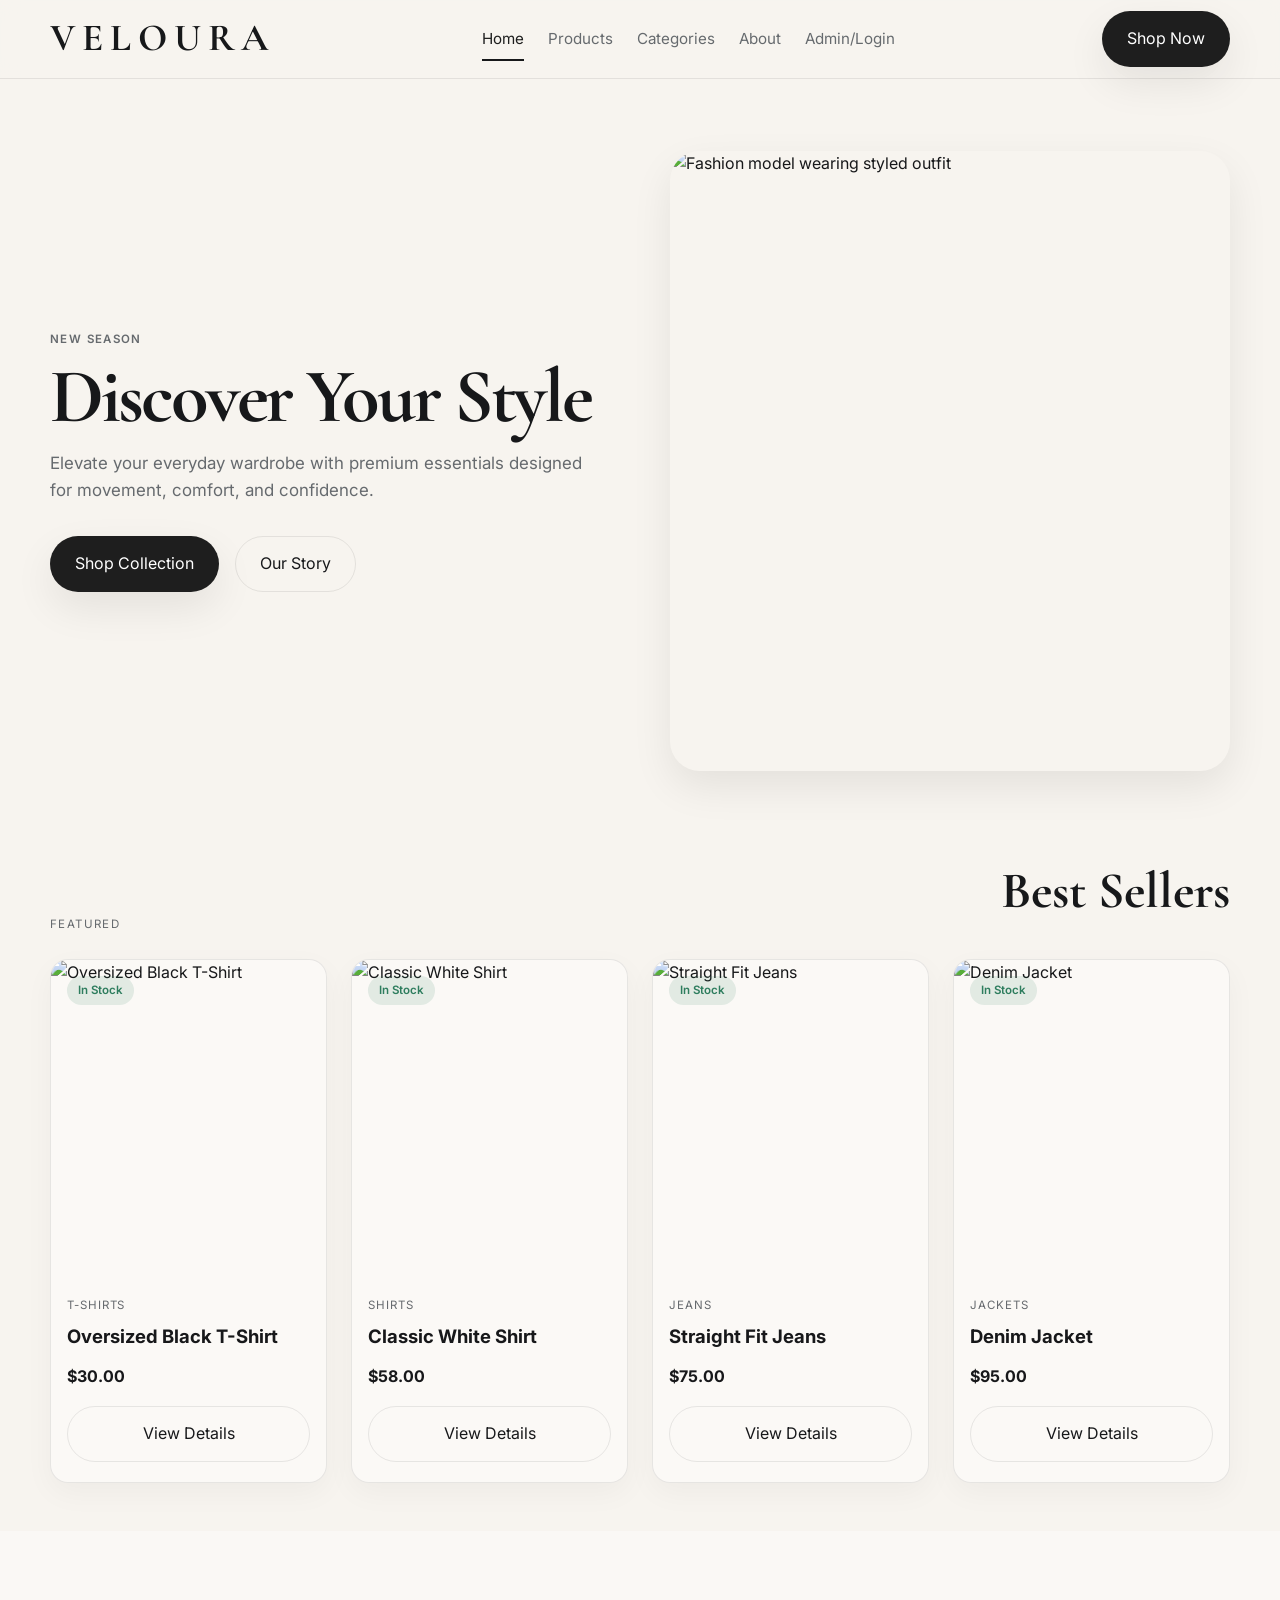
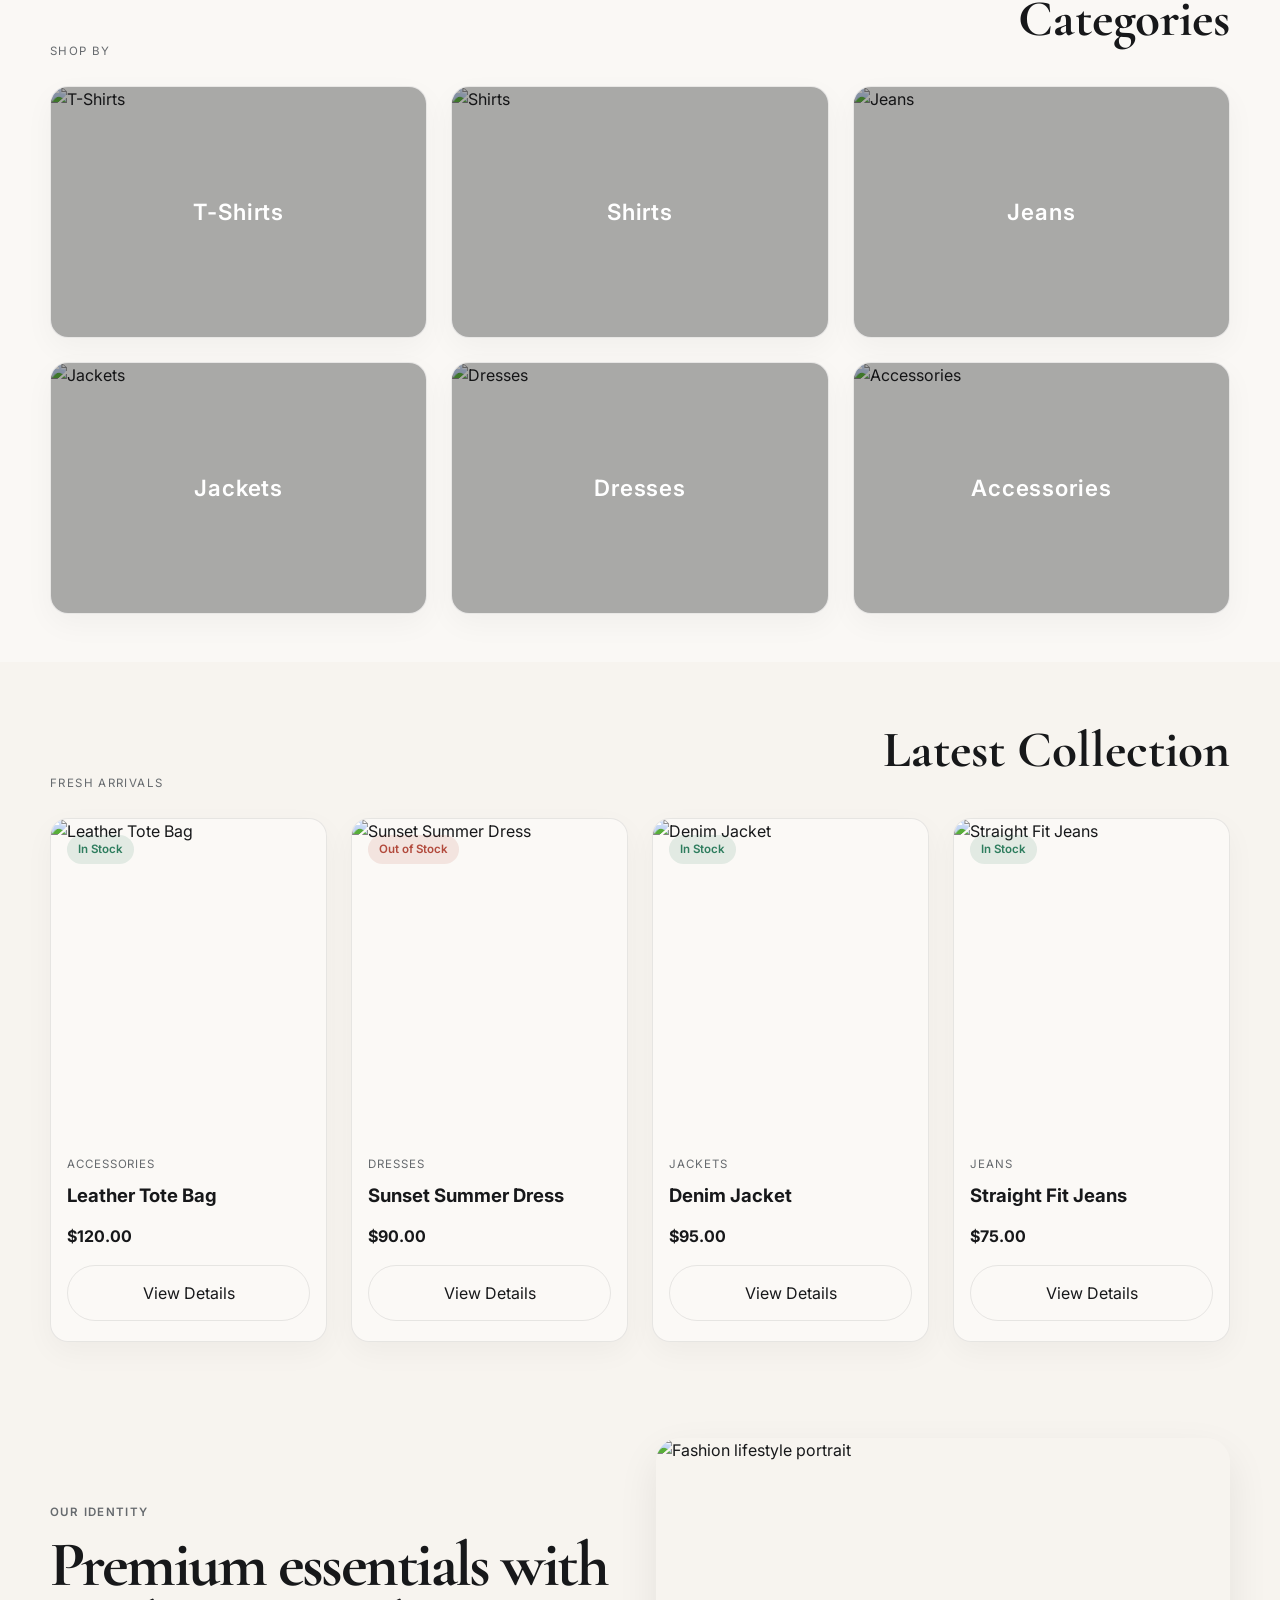
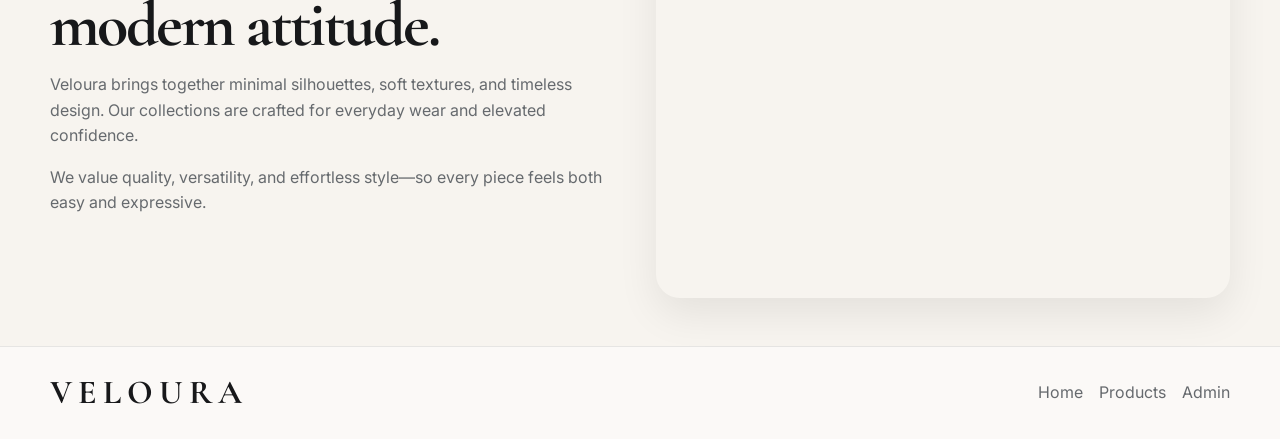
==== index.html @ eae405dd "Version1OfSite" ====
<!DOCTYPE html>
<html lang="en">
  <head>
    <meta charset="UTF-8" />
    <meta name="viewport" content="width=device-width, initial-scale=1.0" />
    <title>Veloura | Fashion Store</title>
    <meta
      name="description"
      content="Veloura is a modern fashion store with curated essentials, premium basics, and trend-forward collections."
    />
    <link rel="preconnect" href="https://fonts.googleapis.com" />
    <link rel="preconnect" href="https://fonts.gstatic.com" crossorigin />
    <link
      href="https://fonts.googleapis.com/css2?family=Cormorant+Garamond:wght@500;600;700&family=Inter:wght@400;500;600;700&display=swap"
      rel="stylesheet"
    />
    <link rel="stylesheet" href="css/style.css" />
    <link rel="stylesheet" href="css/responsive.css" />
  </head>
  <body>
    <header class="site-header">
      <div class="container nav-wrapper">
        <a href="index.html" class="brand" aria-label="Veloura Home">VELOURA</a>
        <button class="menu-toggle" type="button" aria-label="Toggle menu">
          <span></span>
          <span></span>
          <span></span>
        </button>
        <nav class="main-nav" id="main-nav" aria-label="Main navigation">
          <a href="index.html" class="active">Home</a>
          <a href="products.html">Products</a>
          <a href="products.html?category=all">Categories</a>
          <a href="#about">About</a>
          <a href="login.html">Admin/Login</a>
        </nav>
        <a class="nav-cta" href="products.html">Shop Now</a>
      </div>
    </header>

    <main>
      <section class="hero">
        <div class="container hero-grid">
          <div class="hero-copy">
            <p class="eyebrow">New Season</p>
            <h1>Discover Your Style</h1>
            <p>
              Elevate your everyday wardrobe with premium essentials designed for
              movement, comfort, and confidence.
            </p>
            <div class="hero-actions">
              <a class="btn btn-primary" href="products.html">Shop Collection</a>
              <a class="btn btn-secondary" href="#about">Our Story</a>
            </div>
          </div>

          <div class="hero-visual">
            <div class="image-frame">
              <img
                src="https://images.unsplash.com/photo-1529139574466-a303027c1d8b?auto=format&fit=crop&w=900&q=80"
                alt="Fashion model wearing styled outfit"
              />
            </div>
          </div>
        </div>
      </section>

      <section class="section">
        <div class="container">
          <div class="section-heading">
            <span>Featured</span>
            <h2>Best Sellers</h2>
          </div>
          <div id="featured-products" class="product-grid"></div>
        </div>
      </section>

      <section class="section muted-section">
        <div class="container">
          <div class="section-heading">
            <span>Shop by</span>
            <h2>Categories</h2>
          </div>
          <div id="home-categories" class="category-grid"></div>
        </div>
      </section>

      <section class="section">
        <div class="container">
          <div class="section-heading">
            <span>Fresh arrivals</span>
            <h2>Latest Collection</h2>
          </div>
          <div id="latest-products" class="product-grid"></div>
        </div>
      </section>

      <section id="about" class="section brand-story">
        <div class="container story-grid">
          <div class="story-copy">
            <p class="eyebrow">Our identity</p>
            <h2>Premium essentials with modern attitude.</h2>
            <p>
              Veloura brings together minimal silhouettes, soft textures, and
              timeless design. Our collections are crafted for everyday wear and
              elevated confidence.
            </p>
            <p>
              We value quality, versatility, and effortless style—so every piece
              feels both easy and expressive.
            </p>
          </div>
          <div class="story-visual">
            <img
              src="https://images.unsplash.com/photo-1483985988355-763728e1935b?auto=format&fit=crop&w=900&q=80"
              alt="Fashion lifestyle portrait"
            />
          </div>
        </div>
      </section>
    </main>

    <footer class="site-footer">
      <div class="container footer-inner">
        <div>
          <a href="index.html" class="brand footer-brand">VELOURA</a>
        </div>
        <div class="footer-links">
          <a href="index.html">Home</a>
          <a href="products.html">Products</a>
          <a href="login.html">Admin</a>
        </div>
      </div>
    </footer>

    <div id="toast" class="toast" aria-live="polite"></div>

    <script src="js/data.js"></script>
    <script src="js/storage.js"></script>
    <script src="js/main.js"></script>
  </body>
</html>
---- css/style.css ----
:root {
  --bg: #f7f4ef;
  --surface: #fffdfb;
  --surface-strong: #f1e9e1;
  --text: #17181a;
  --muted: #666a6e;
  --border: rgba(23, 24, 26, 0.09);
  --shadow: 0 16px 40px rgba(15, 16, 18, 0.08);
  --primary: #1e1e1e;
  --primary-soft: #f3eee7;
  --accent: #c89b75;
  --success: #2e7d5e;
  --danger: #b24a3c;
  --warning: #d7a85c;
  --radius: 18px;
  --container: 1180px;
}

* {
  box-sizing: border-box;
}

html {
  scroll-behavior: smooth;
}

body {
  margin: 0;
  font-family: 'Inter', sans-serif;
  background: var(--bg);
  color: var(--text);
  line-height: 1.6;
}

a {
  text-decoration: none;
  color: inherit;
}

img {
  max-width: 100%;
  display: block;
}

button,
input,
select,
textarea {
  font: inherit;
}

.container {
  width: min(var(--container), calc(100% - 2rem));
  margin: 0 auto;
}

.site-header {
  position: sticky;
  top: 0;
  z-index: 20;
  background: rgba(247, 244, 239, 0.9);
  backdrop-filter: blur(10px);
  border-bottom: 1px solid var(--border);
}

.nav-wrapper {
  display: flex;
  align-items: center;
  justify-content: space-between;
  gap: 1rem;
  min-height: 78px;
}

.brand {
  font-family: 'Cormorant Garamond', serif;
  font-size: clamp(2.2rem, 3vw, 3rem);
  letter-spacing: 0.18em;
  font-weight: 700;
}

.main-nav {
  display: flex;
  align-items: center;
  gap: 1.5rem;
  color: var(--muted);
}

.main-nav a {
  position: relative;
  font-size: 0.95rem;
  transition: color 0.2s ease;
}

.main-nav a:hover,
.main-nav a.active {
  color: var(--primary);
}

.main-nav a::after {
  content: '';
  position: absolute;
  left: 0;
  bottom: -10px;
  width: 100%;
  height: 2px;
  background: var(--text);
  transform: scaleX(0);
  transform-origin: left;
  transition: transform 0.2s ease;
}

.main-nav a:hover::after,
.main-nav a.active::after {
  transform: scaleX(1);
}

.nav-cta,
.btn {
  display: inline-flex;
  align-items: center;
  justify-content: center;
  border-radius: 999px;
  border: 1px solid transparent;
  padding: 0.9rem 1.5rem;
  cursor: pointer;
  transition: all 0.2s ease;
}

.nav-cta,
.btn-primary {
  background: var(--primary);
  color: #fff;
  box-shadow: var(--shadow);
}

.nav-cta:hover,
.btn-primary:hover {
  transform: translateY(-1px);
}

.btn-secondary {
  background: transparent;
  border-color: var(--border);
  color: var(--text);
}

.btn-secondary:hover {
  background: rgba(23, 24, 26, 0.04);
}

.hero {
  padding: 4.5rem 0 2rem;
}

.hero-grid {
  display: grid;
  grid-template-columns: 1.05fr 1fr;
  gap: 2rem;
  align-items: center;
}

.eyebrow {
  margin: 0 0 0.8rem;
  letter-spacing: 0.12em;
  text-transform: uppercase;
  color: var(--muted);
  font-size: 0.72rem;
  font-weight: 600;
}

.hero-copy h1,
.page-hero h1,
.story-copy h2 {
  margin: 0;
  font-family: 'Cormorant Garamond', serif;
  font-size: clamp(3.2rem, 6vw, 5.2rem);
  line-height: 0.95;
  letter-spacing: -0.04em;
}

.hero-copy p:not(.eyebrow) {
  max-width: 540px;
  margin-top: 1rem;
  color: var(--muted);
  font-size: 1.06rem;
}

.hero-actions {
  display: flex;
  flex-wrap: wrap;
  gap: 1rem;
  margin-top: 2rem;
}

.hero-visual .image-frame {
  position: relative;
  border-radius: 30px;
  overflow: hidden;
  box-shadow: var(--shadow);
}

.hero-visual .image-frame img {
  width: 100%;
  height: 620px;
  object-fit: cover;
}

.section {
  padding: 3rem 0;
}

.muted-section {
  background: rgba(255, 255, 255, 0.34);
}

.section-heading {
  display: flex;
  align-items: end;
  justify-content: space-between;
  gap: 1rem;
  margin-bottom: 1.6rem;
}

.section-heading span {
  display: block;
  color: var(--muted);
  text-transform: uppercase;
  letter-spacing: 0.12em;
  font-size: 0.72rem;
}

.section-heading h2 {
  margin: 0;
  font-family: 'Cormorant Garamond', serif;
  font-size: clamp(2.3rem, 4vw, 3.2rem);
}

.product-grid,
.category-grid {
  display: grid;
  grid-template-columns: repeat(4, minmax(0, 1fr));
  gap: 1.5rem;
}

.product-card,
.category-card {
  background: rgba(255,255,255,0.45);
  border: 1px solid var(--border);
  border-radius: var(--radius);
  overflow: hidden;
  box-shadow: 0 10px 30px rgba(18,18,18,0.04);
  transition: transform 0.2s ease, box-shadow 0.2s ease;
}

.product-card:hover,
.category-card:hover {
  transform: translateY(-4px);
  box-shadow: 0 18px 36px rgba(18,18,18,0.08);
}

.product-image-wrap {
  position: relative;
  overflow: hidden;
}

.product-image-wrap img {
  width: 100%;
  height: 320px;
  object-fit: cover;
}

.product-status {
  position: absolute;
  top: 16px;
  left: 16px;
  display: inline-flex;
  align-items: center;
  justify-content: center;
  min-height: 28px;
  padding: 0.35rem 0.7rem;
  border-radius: 999px;
  font-size: 0.72rem;
  font-weight: 600;
}

.status-in {
  background: rgba(46, 125, 94, 0.12);
  color: var(--success);
}

.status-out {
  background: rgba(178, 74, 60, 0.12);
  color: var(--danger);
}

.product-info {
  padding: 1rem 1rem 1.2rem;
}

.product-category {
  color: var(--muted);
  text-transform: uppercase;
  letter-spacing: 0.08em;
  font-size: 0.72rem;
  margin: 0 0 0.5rem;
}

.product-info h3 {
  margin: 0 0 0.8rem;
  font-size: 1.16rem;
}

.product-meta {
  display: flex;
  justify-content: space-between;
  align-items: center;
  margin-bottom: 1rem;
  color: var(--text);
}

.card-btn {
  width: 100%;
}

.category-grid {
  grid-template-columns: repeat(3, minmax(0, 1fr));
}

.category-card {
  position: relative;
  min-height: 250px;
}

.category-card img {
  width: 100%;
  height: 100%;
  min-height: 250px;
  object-fit: cover;
}

.category-overlay {
  position: absolute;
  inset: 0;
  display: grid;
  place-items: center;
  background: rgba(17, 17, 17, 0.35);
  color: #fff;
  font-size: 1.4rem;
  font-weight: 600;
  letter-spacing: 0.04em;
}

.story-grid {
  display: grid;
  grid-template-columns: 1fr 1fr;
  gap: 2rem;
  align-items: center;
}

.story-copy h2 {
  margin-bottom: 1rem;
  font-size: clamp(2.8rem, 5vw, 4.2rem);
}

.story-copy p {
  color: var(--muted);
}

.story-visual img {
  width: 100%;
  min-height: 460px;
  object-fit: cover;
  border-radius: 24px;
  box-shadow: var(--shadow);
}

.page-hero {
  padding: 4.2rem 0 2rem;
  background: linear-gradient(180deg, rgba(230, 221, 210, 0.7), rgba(247, 244, 239, 0));
}

.page-hero .container {
  text-align: center;
}

.catalog-section {
  padding-top: 1.5rem;
}

.filters-panel {
  display: grid;
  grid-template-columns: 2fr 1.2fr 1fr 1fr 1.2fr auto;
  align-items: end;
  gap: 1rem;
  background: rgba(255,255,255,0.55);
  border: 1px solid var(--border);
  border-radius: 20px;
  padding: 1.25rem;
  margin-bottom: 1.5rem;
}

.filter-group {
  display: flex;
  flex-direction: column;
  gap: 0.45rem;
}

.filter-group label {
  font-size: 0.78rem;
  color: var(--muted);
  font-weight: 600;
}

.filter-group input,
.filter-group select,
.form-group input,
.form-group select,
.form-group textarea,
.auth-form input {
  width: 100%;
  border: 1px solid var(--border);
  border-radius: 12px;
  background: rgba(255,255,255,0.75);
  min-height: 48px;
  padding: 0.8rem 0.9rem;
  color: var(--text);
}

.filter-actions {
  display: flex;
  gap: 0.75rem;
  align-items: center;
}

.catalog-toolbar {
  margin-bottom: 1.2rem;
  color: var(--muted);
  font-size: 0.95rem;
}

.empty-state {
  padding: 2rem;
  background: rgba(255,255,255,0.6);
  border: 1px solid var(--border);
  border-radius: 20px;
  text-align: center;
  color: var(--muted);
}

.product-detail-shell {
  padding: 4rem 0;
}

.detail-layout {
  display: grid;
  grid-template-columns: 1.2fr 1fr;
  gap: 2.5rem;
  align-items: start;
}

.detail-gallery {
  display: grid;
  gap: 1rem;
}

.detail-main-image {
  width: 100%;
  height: 620px;
  object-fit: cover;
  border-radius: 24px;
  box-shadow: var(--shadow);
}

.thumb-row {
  display: grid;
  grid-template-columns: repeat(3, minmax(0, 1fr));
  gap: 0.75rem;
}

.detail-thumb {
  border-radius: 14px;
  height: 120px;
  width: 100%;
  object-fit: cover;
}

.detail-content h1 {
  margin: 0;
  font-family: 'Cormorant Garamond', serif;
  font-size: clamp(2.8rem, 5vw, 4rem);
  line-height: 1;
}

.detail-price-row {
  display: flex;
  align-items: center;
  gap: 1rem;
  margin: 1rem 0;
}

.detail-price {
  font-size: 2rem;
  font-weight: 700;
}

.detail-description {
  color: var(--muted);
  font-size: 1.02rem;
}

.detail-meta-grid {
  display: grid;
  grid-template-columns: repeat(2, minmax(0, 1fr));
  gap: 1rem;
  margin: 1.5rem 0;
}

.meta-label {
  display: block;
  color: var(--muted);
  margin-bottom: 0.4rem;
  font-size: 0.78rem;
  letter-spacing: 0.08em;
  text-transform: uppercase;
}

.detail-specs {
  display: grid;
  grid-template-columns: repeat(2, minmax(0, 1fr));
  gap: 1rem;
  margin-bottom: 1.5rem;
}

.detail-specs p {
  margin: 0;
}

.detail-actions {
  display: flex;
  gap: 1rem;
}

.auth-page-body {
  min-height: 100vh;
  display: flex;
  flex-direction: column;
}

.auth-page {
  flex: 1;
  display: grid;
  place-items: center;
  padding: 3rem 1rem;
}

.auth-card {
  width: min(100%, 480px);
  background: rgba(255,255,255,0.75);
  border: 1px solid var(--border);
  border-radius: 28px;
  box-shadow: var(--shadow);
  padding: 2rem;
}

.auth-card h1 {
  margin: 0 0 1.5rem;
  font-family: 'Cormorant Garamond', serif;
  font-size: clamp(2.4rem, 4vw, 3rem);
}

.auth-form,
.admin-form {
  display: grid;
  gap: 1rem;
}

.form-group {
  display: flex;
  flex-direction: column;
  gap: 0.45rem;
}

.form-group label {
  font-size: 0.82rem;
  font-weight: 600;
  color: var(--muted);
}

.btn-block {
  width: 100%;
  margin-top: 0.5rem;
}

.demo-credentials {
  margin-top: 1rem;
  color: var(--muted);
  font-size: 0.9rem;
}

.form-message {
  min-height: 22px;
  margin-top: 0.75rem;
  font-size: 0.92rem;
}

.form-message.error {
  color: var(--danger);
}

.form-message.success {
  color: var(--success);
}

.site-footer {
  border-top: 1px solid var(--border);
  background: rgba(255,255,255,0.45);
  padding: 1.2rem 0;
}

.footer-inner {
  display: flex;
  justify-content: space-between;
  align-items: center;
  gap: 1rem;
}

.footer-brand {
  font-size: 2.1rem;
}

.footer-links {
  display: flex;
  align-items: center;
  gap: 1rem;
  color: var(--muted);
}

.toast {
  position: fixed;
  bottom: 24px;
  right: 24px;
  z-index: 1000;
  display: inline-flex;
  align-items: center;
  min-height: 52px;
  max-width: 360px;
  padding: 0.8rem 1rem;
  border-radius: 12px;
  background: rgba(23, 24, 26, 0.9);
  color: #fff;
  box-shadow: var(--shadow);
  opacity: 0;
  pointer-events: none;
  transform: translateY(10px);
  transition: all 0.25s ease;
}

.toast.show {
  opacity: 1;
  transform: translateY(0);
}

.toast.success {
  background: rgba(46, 125, 94, 0.95);
}

.toast.error {
  background: rgba(178, 74, 60, 0.95);
}

.menu-toggle {
  display: none;
  flex-direction: column;
  gap: 5px;
  width: 46px;
  min-height: 46px;
  border: 1px solid var(--border);
  background: rgba(255,255,255,0.8);
  border-radius: 12px;
  padding: 0.7rem 0.6rem;
  cursor: pointer;
}

.menu-toggle span {
  display: block;
  width: 100%;
  height: 2px;
  background: var(--text);
}
---- css/responsive.css ----
@media (max-width: 1024px) {
  .product-grid {
    grid-template-columns: repeat(3, minmax(0, 1fr));
  }

  .filters-panel {
    grid-template-columns: repeat(2, minmax(0, 1fr));
  }

  .detail-layout {
    grid-template-columns: 1fr;
  }
}

@media (max-width: 768px) {
  .menu-toggle {
    display: flex;
  }

  .main-nav {
    position: absolute;
    top: calc(100% + 0.5rem);
    left: 1rem;
    right: 1rem;
    display: none;
    flex-direction: column;
    align-items: flex-start;
    padding: 1rem 1.2rem;
    background: rgba(247, 244, 239, 0.98);
    border: 1px solid var(--border);
    border-radius: 16px;
    box-shadow: var(--shadow);
  }

  .main-nav.open {
    display: flex;
  }

  .nav-cta {
    display: none;
  }

  .hero-grid,
  .story-grid,
  .product-grid,
  .category-grid,
  .detail-meta-grid,
  .detail-specs {
    grid-template-columns: 1fr;
  }

  .product-grid {
    grid-template-columns: 1fr;
  }

  .filters-panel {
    grid-template-columns: 1fr;
  }

  .filter-actions {
    width: 100%;
    justify-content: stretch;
  }

  .filter-actions .btn {
    flex: 1;
  }

  .page-hero {
    padding-top: 3rem;
  }

  .hero-copy h1,
  .page-hero h1 {
    font-size: 3rem;
  }

  .product-image-wrap img,
  .detail-main-image {
    height: 420px;
  }

  .admin-layout {
    display: block;
  }

  .admin-sidebar {
    margin-bottom: 1rem;
  }

  .dashboard-grid {
    grid-template-columns: 1fr 1fr;
  }
}

@media (max-width: 480px) {
  .container {
    width: min(var(--container), calc(100% - 1rem));
  }

  .hero,
  .section {
    padding-top: 2.2rem;
  }

  .site-header {
    position: sticky;
  }

  .brand {
    font-size: 2rem;
  }

  .hero-copy h1,
  .page-hero h1 {
    font-size: 2.5rem;
  }

  .dashboard-grid {
    grid-template-columns: 1fr;
  }

  .footer-inner {
    flex-direction: column;
    text-align: center;
  }
}
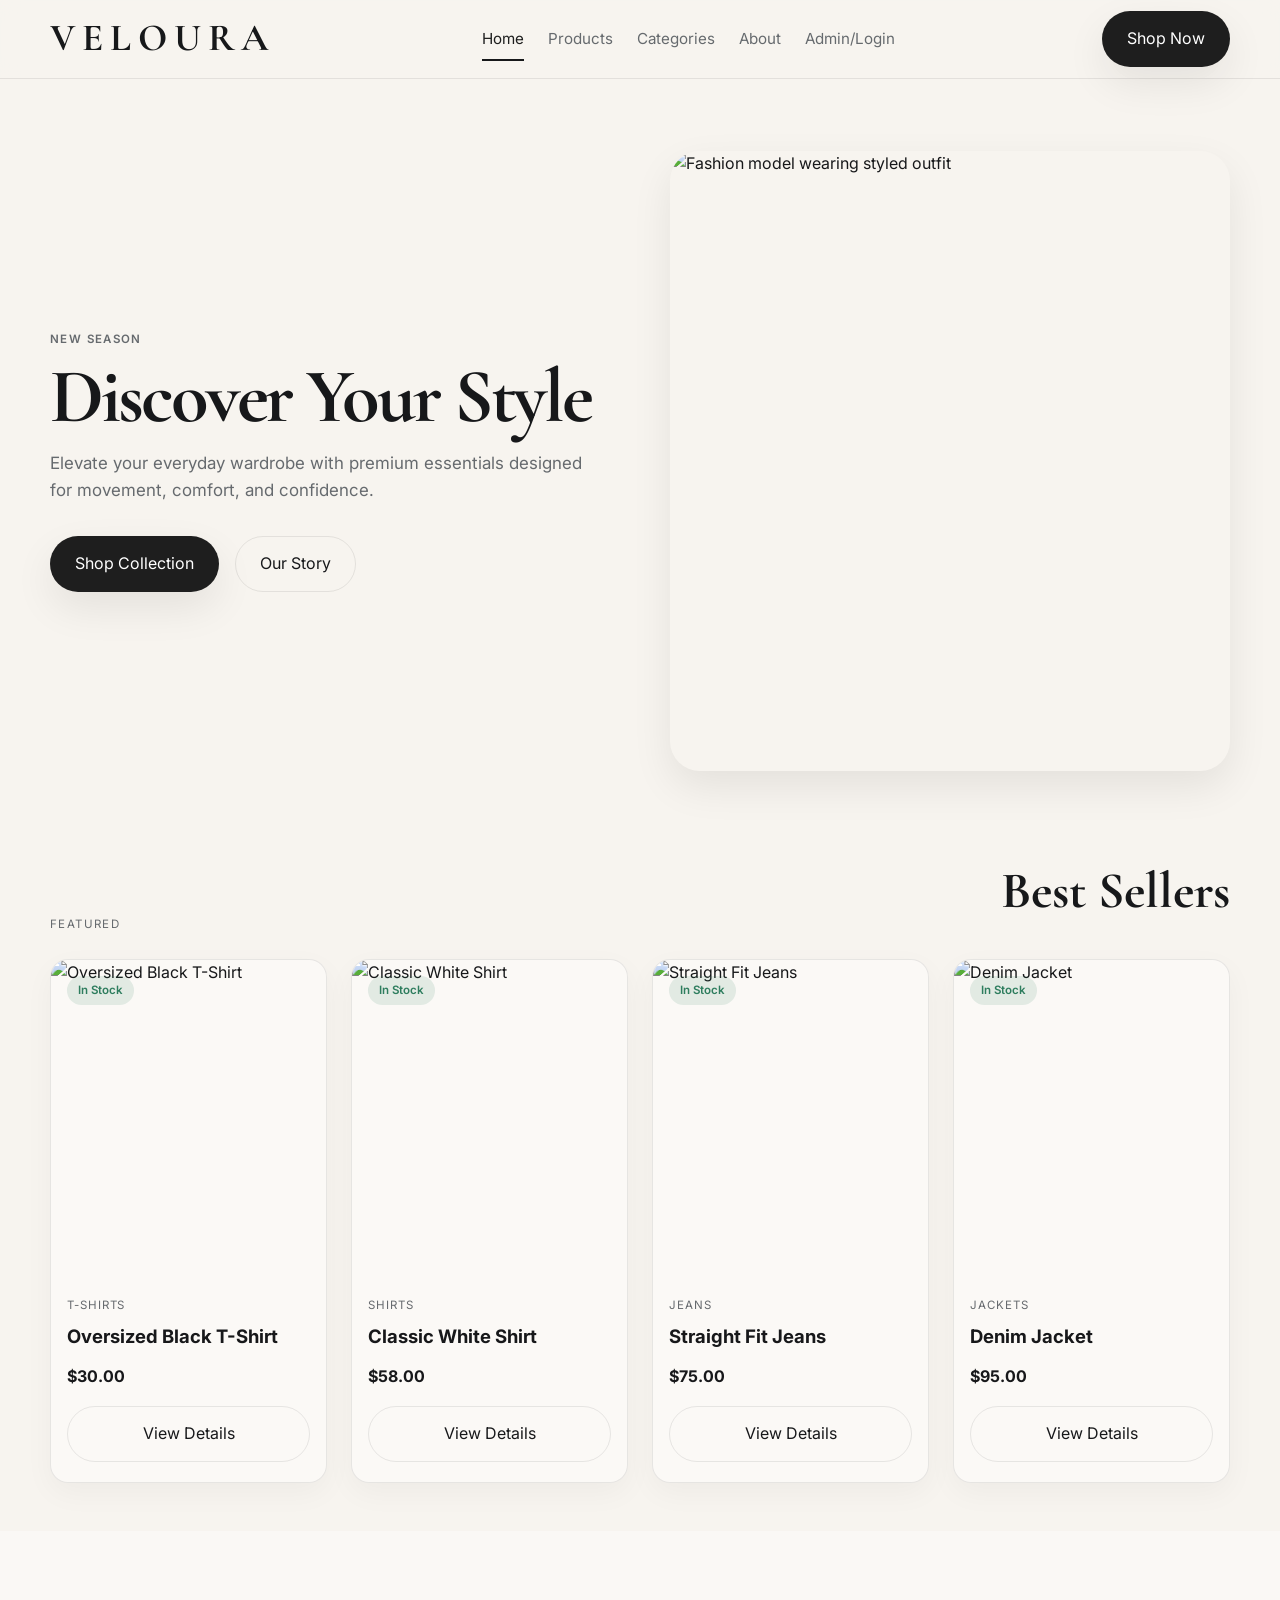
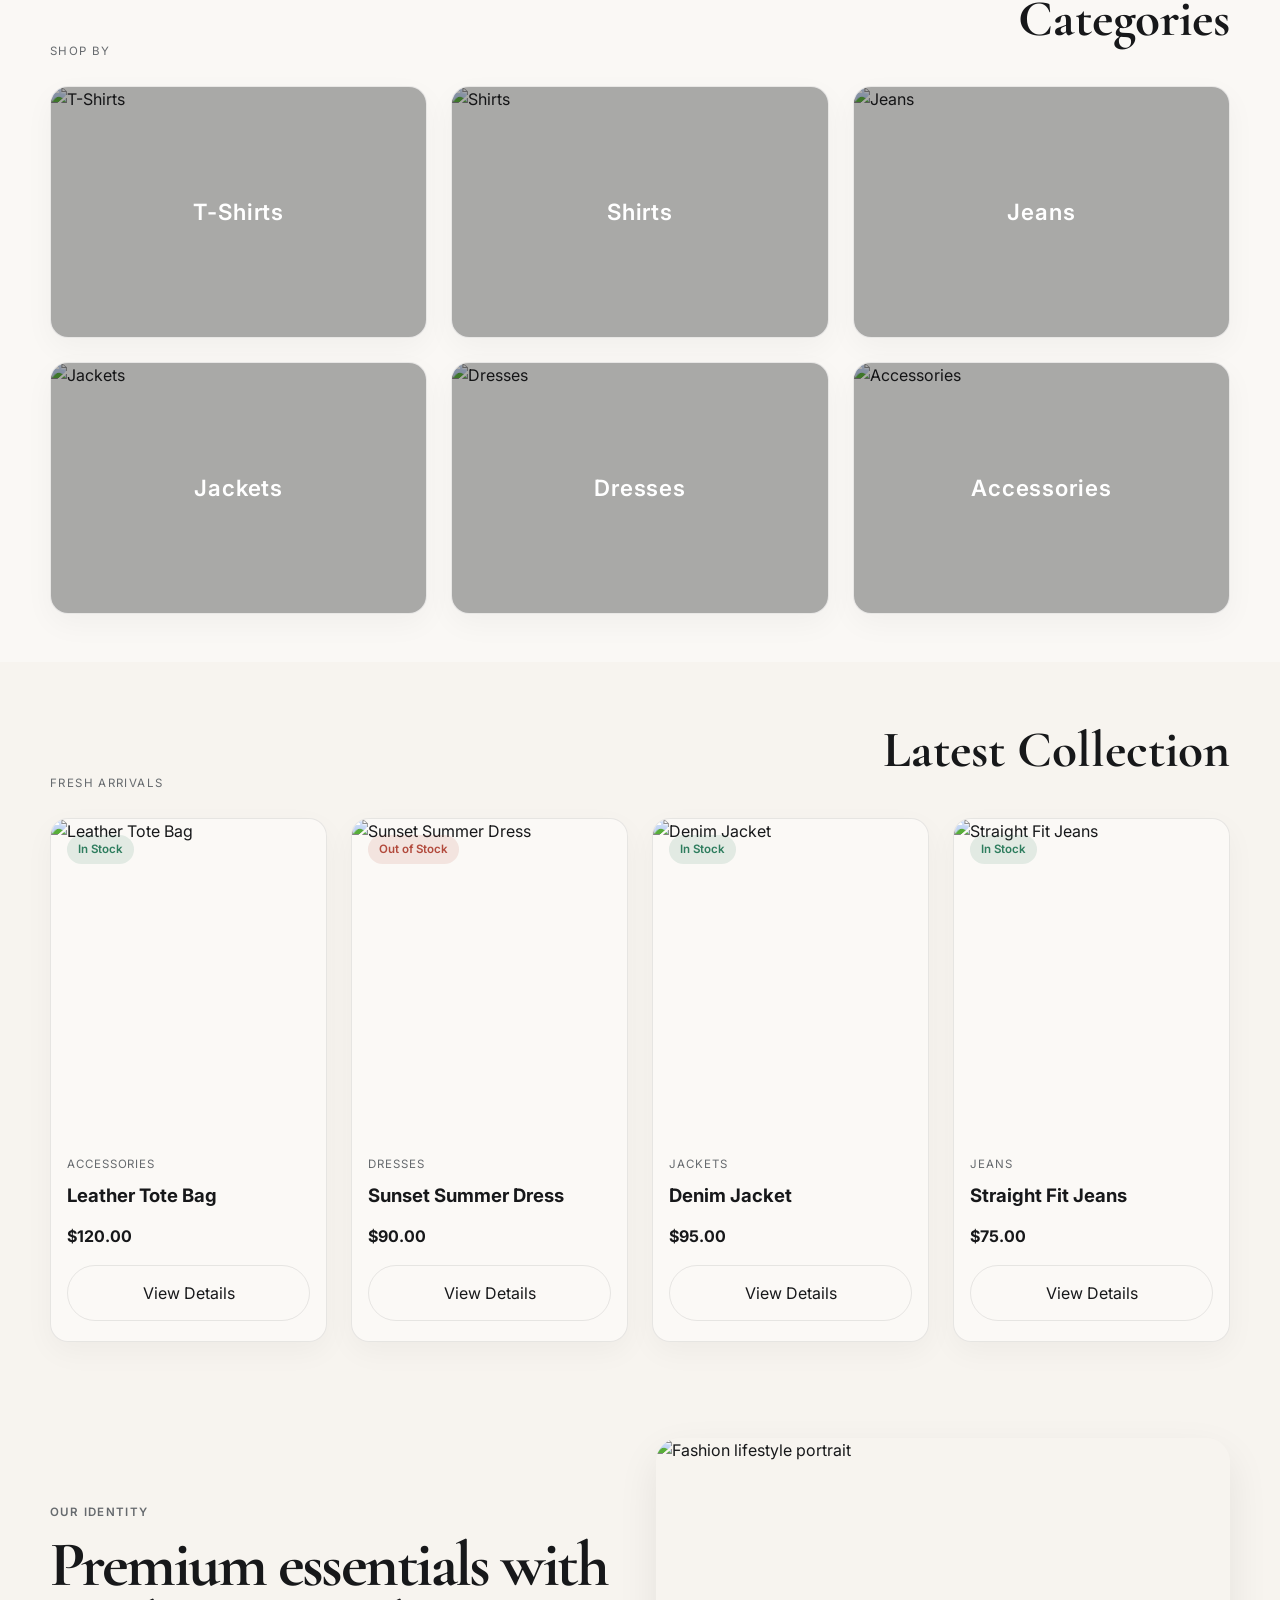
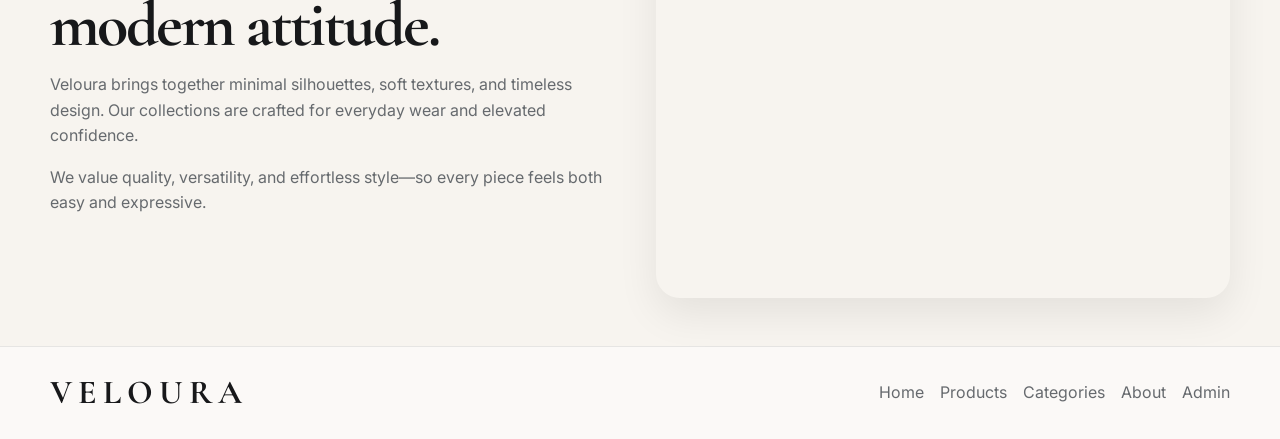
==== commit c9ea40bb: "v3" ====
--- a/index.html
+++ b/index.html
@@ -29,8 +29,8 @@
         <nav class="main-nav" id="main-nav" aria-label="Main navigation">
           <a href="index.html" class="active">Home</a>
           <a href="products.html">Products</a>
-          <a href="products.html?category=all">Categories</a>
-          <a href="#about">About</a>
+          <a href="categories.html">Categories</a>
+          <a href="about.html">About</a>
           <a href="login.html">Admin/Login</a>
         </nav>
         <a class="nav-cta" href="products.html">Shop Now</a>
@@ -49,7 +49,7 @@
             </p>
             <div class="hero-actions">
               <a class="btn btn-primary" href="products.html">Shop Collection</a>
-              <a class="btn btn-secondary" href="#about">Our Story</a>
+              <a class="btn btn-secondary" href="about.html">Our Story</a>
             </div>
           </div>
 
@@ -127,6 +127,8 @@
         <div class="footer-links">
           <a href="index.html">Home</a>
           <a href="products.html">Products</a>
+          <a href="categories.html">Categories</a>
+          <a href="about.html">About</a>
           <a href="login.html">Admin</a>
         </div>
       </div>
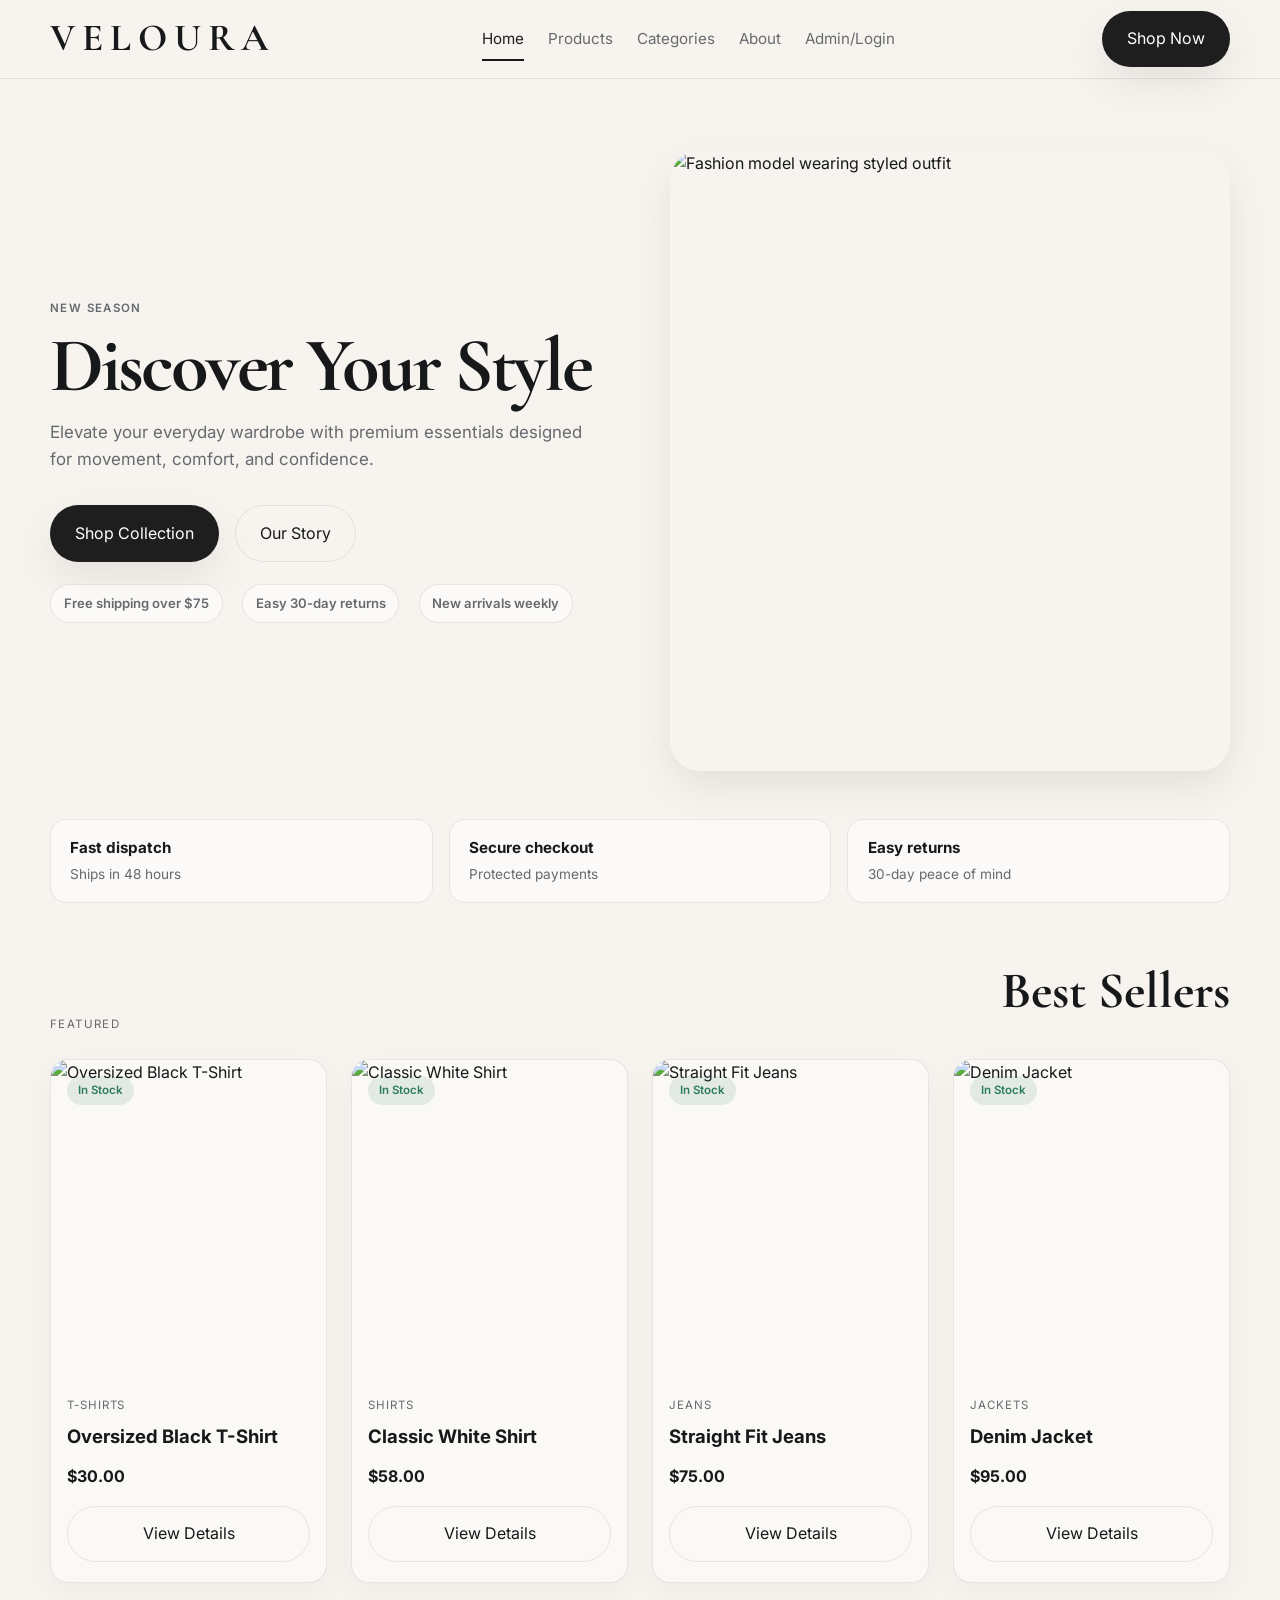
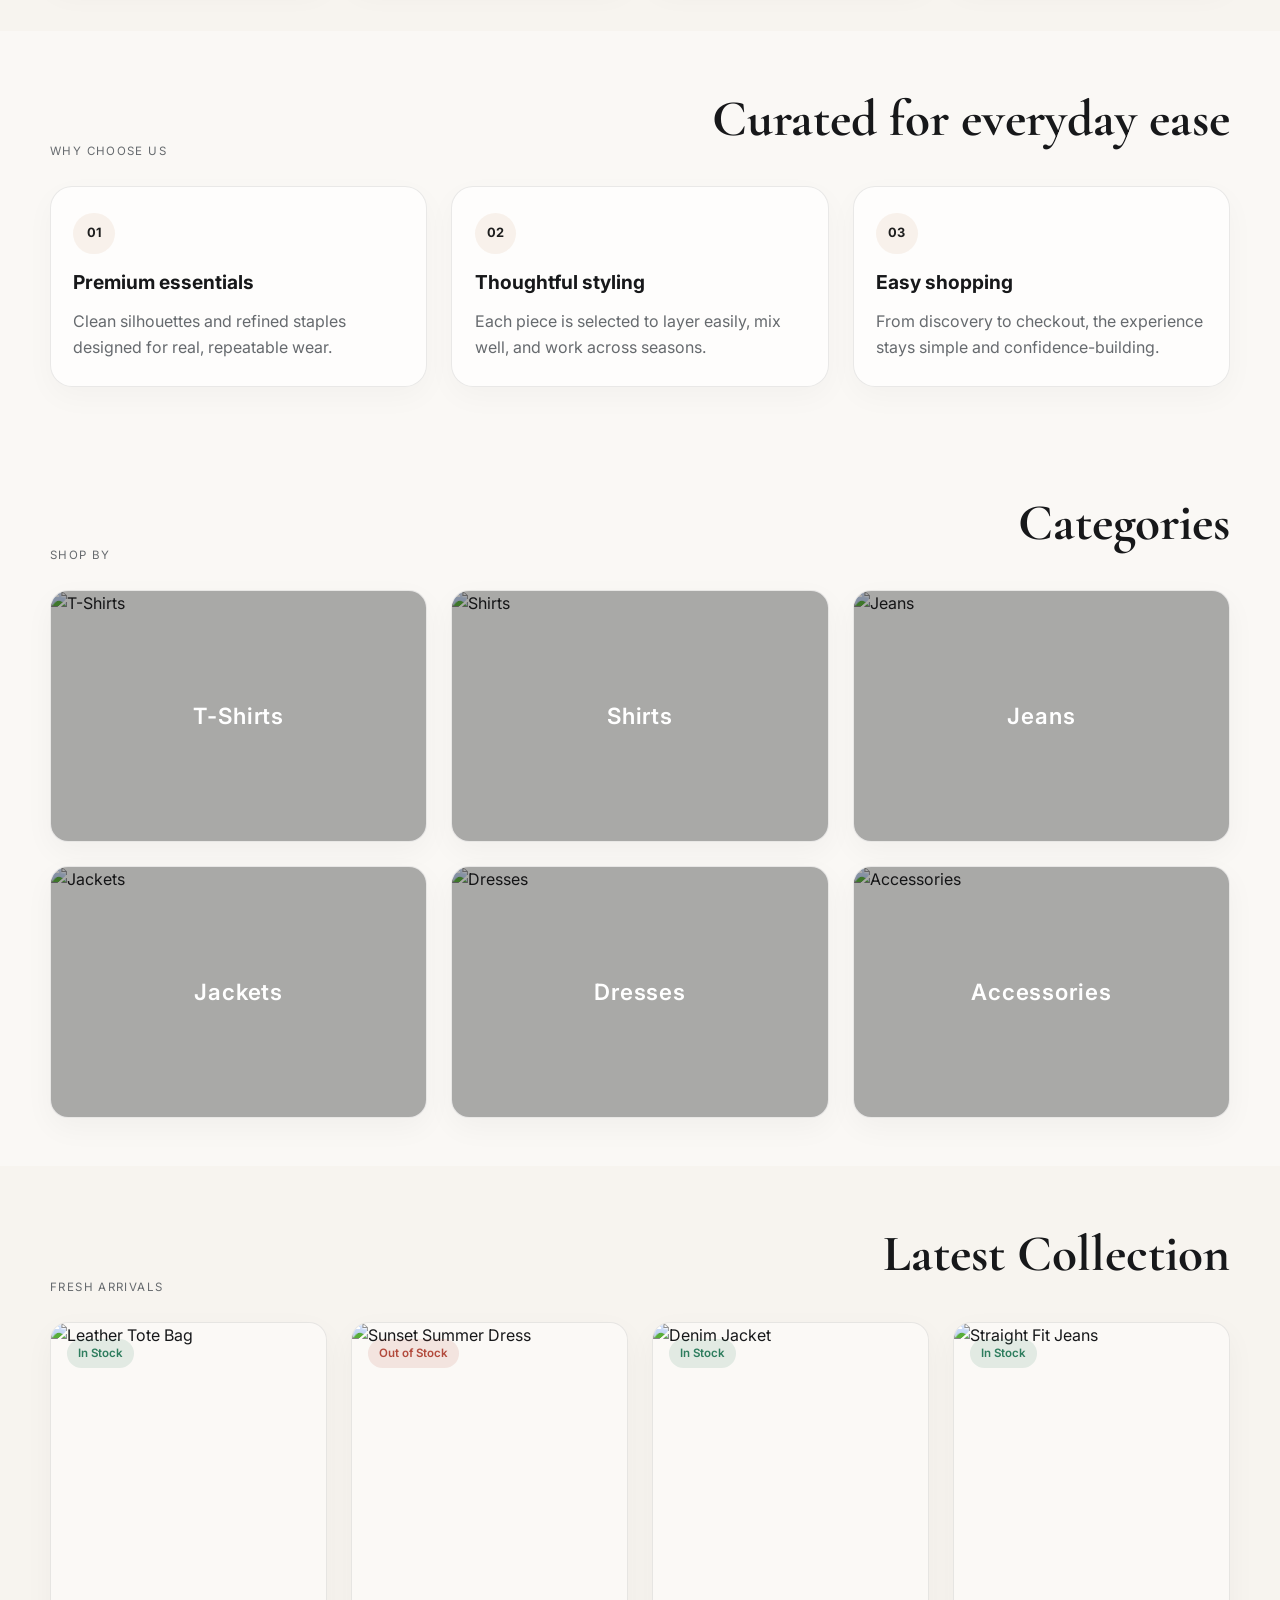
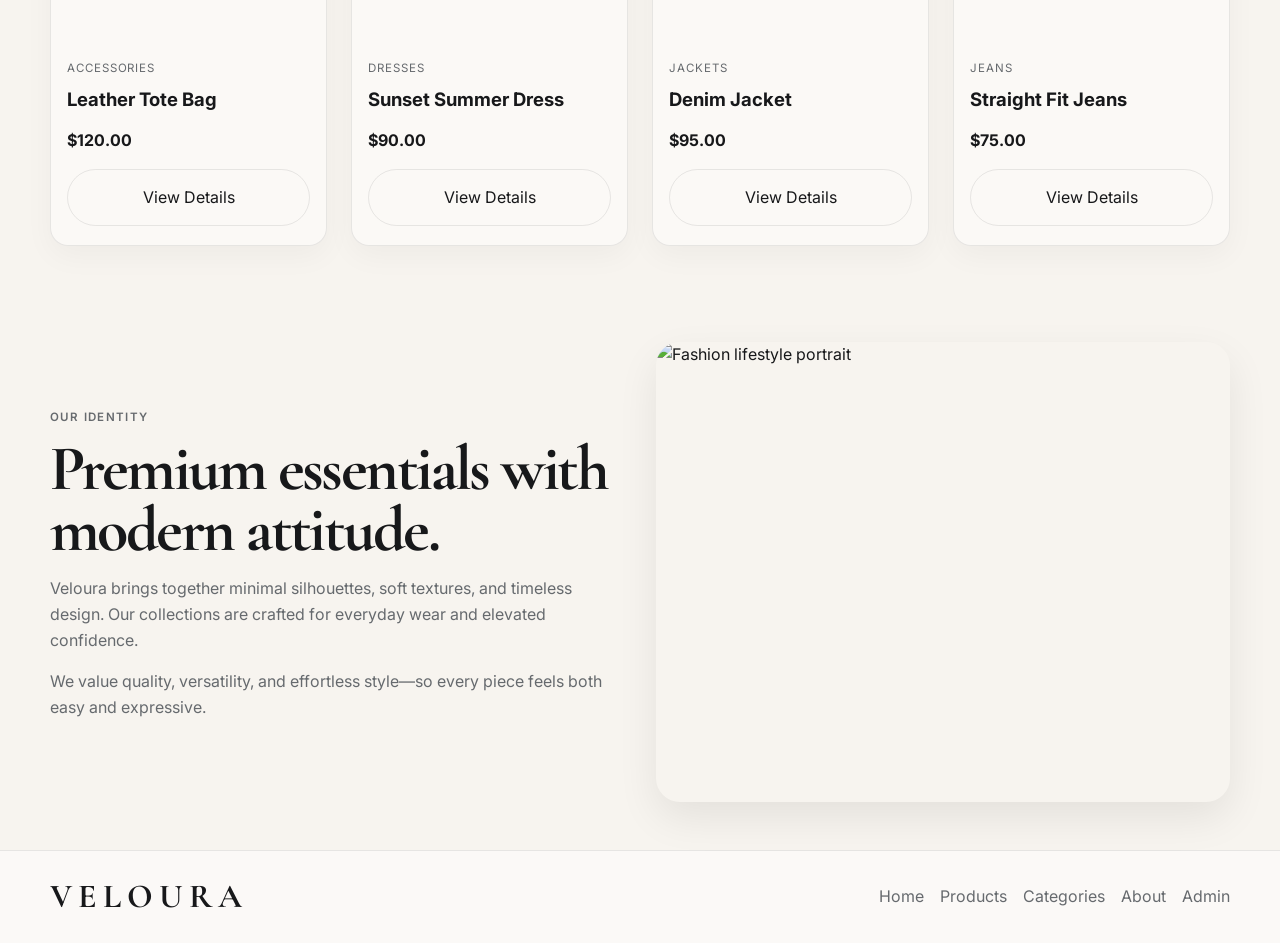
==== commit 409e28f3: "v4" ====
--- a/index.html
+++ b/index.html
@@ -51,6 +51,11 @@
               <a class="btn btn-primary" href="products.html">Shop Collection</a>
               <a class="btn btn-secondary" href="about.html">Our Story</a>
             </div>
+            <div class="hero-meta" aria-label="Brand highlights">
+              <span>Free shipping over $75</span>
+              <span>Easy 30-day returns</span>
+              <span>New arrivals weekly</span>
+            </div>
           </div>
 
           <div class="hero-visual">
@@ -64,6 +69,23 @@
         </div>
       </section>
 
+      <section class="trust-bar" aria-label="Store trust highlights">
+        <div class="container trust-grid">
+          <div class="trust-item">
+            <strong>Fast dispatch</strong>
+            <span>Ships in 48 hours</span>
+          </div>
+          <div class="trust-item">
+            <strong>Secure checkout</strong>
+            <span>Protected payments</span>
+          </div>
+          <div class="trust-item">
+            <strong>Easy returns</strong>
+            <span>30-day peace of mind</span>
+          </div>
+        </div>
+      </section>
+
       <section class="section">
         <div class="container">
           <div class="section-heading">
@@ -71,6 +93,32 @@
             <h2>Best Sellers</h2>
           </div>
           <div id="featured-products" class="product-grid"></div>
+        </div>
+      </section>
+
+      <section class="section muted-section">
+        <div class="container">
+          <div class="section-heading">
+            <span>Why choose us</span>
+            <h2>Curated for everyday ease</h2>
+          </div>
+          <div class="feature-grid">
+            <article class="feature-card">
+              <div class="feature-icon">01</div>
+              <h3>Premium essentials</h3>
+              <p>Clean silhouettes and refined staples designed for real, repeatable wear.</p>
+            </article>
+            <article class="feature-card">
+              <div class="feature-icon">02</div>
+              <h3>Thoughtful styling</h3>
+              <p>Each piece is selected to layer easily, mix well, and work across seasons.</p>
+            </article>
+            <article class="feature-card">
+              <div class="feature-icon">03</div>
+              <h3>Easy shopping</h3>
+              <p>From discovery to checkout, the experience stays simple and confidence-building.</p>
+            </article>
+          </div>
         </div>
       </section>
 
--- a/css/style.css
+++ b/css/style.css
@@ -185,6 +185,23 @@
   font-size: 1.06rem;
 }
 
+.hero-meta {
+  display: flex;
+  flex-wrap: wrap;
+  gap: 0.8rem 1.2rem;
+  margin-top: 1.4rem;
+  color: var(--muted);
+  font-size: 0.82rem;
+  font-weight: 600;
+}
+
+.hero-meta span {
+  padding: 0.5rem 0.8rem;
+  border-radius: 999px;
+  background: rgba(255, 255, 255, 0.55);
+  border: 1px solid var(--border);
+}
+
 .hero-actions {
   display: flex;
   flex-wrap: wrap;
@@ -209,8 +226,75 @@
   padding: 3rem 0;
 }
 
+.trust-bar {
+  padding: 1rem 0 0;
+}
+
+.trust-grid {
+  display: grid;
+  grid-template-columns: repeat(3, minmax(0, 1fr));
+  gap: 1rem;
+}
+
+.trust-item {
+  display: flex;
+  flex-direction: column;
+  gap: 0.25rem;
+  padding: 1rem 1.2rem;
+  border-radius: 16px;
+  background: rgba(255, 255, 255, 0.58);
+  border: 1px solid var(--border);
+}
+
+.trust-item strong {
+  font-size: 0.95rem;
+}
+
+.trust-item span {
+  color: var(--muted);
+  font-size: 0.85rem;
+}
+
 .muted-section {
   background: rgba(255, 255, 255, 0.34);
+}
+
+.feature-grid {
+  display: grid;
+  grid-template-columns: repeat(3, minmax(0, 1fr));
+  gap: 1.5rem;
+}
+
+.feature-card {
+  padding: 1.6rem 1.4rem;
+  border-radius: 22px;
+  background: rgba(255, 255, 255, 0.7);
+  border: 1px solid var(--border);
+  box-shadow: 0 10px 30px rgba(18, 18, 18, 0.03);
+}
+
+.feature-icon {
+  display: inline-flex;
+  align-items: center;
+  justify-content: center;
+  width: 2.6rem;
+  height: 2.6rem;
+  border-radius: 50%;
+  margin-bottom: 0.8rem;
+  color: var(--primary);
+  background: rgba(200, 155, 117, 0.12);
+  font-size: 0.8rem;
+  font-weight: 700;
+}
+
+.feature-card h3 {
+  margin: 0 0 0.7rem;
+  font-size: 1.2rem;
+}
+
+.feature-card p {
+  margin: 0;
+  color: var(--muted);
 }
 
 .section-heading {
@@ -389,7 +473,7 @@
 
 .filters-panel {
   display: grid;
-  grid-template-columns: 2fr 1.2fr 1fr 1fr 1.2fr auto;
+  grid-template-columns: 1.6fr 1.2fr 1fr 1fr 1.2fr 1.1fr auto;
   align-items: end;
   gap: 1rem;
   background: rgba(255,255,255,0.55);
--- a/css/responsive.css
+++ b/css/responsive.css
@@ -1,5 +1,6 @@
 @media (max-width: 1024px) {
-  .product-grid {
+  .product-grid,
+  .feature-grid {
     grid-template-columns: repeat(3, minmax(0, 1fr));
   }
 
@@ -44,6 +45,8 @@
   .story-grid,
   .product-grid,
   .category-grid,
+  .feature-grid,
+  .trust-grid,
   .detail-meta-grid,
   .detail-specs {
     grid-template-columns: 1fr;
@@ -55,6 +58,10 @@
 
   .filters-panel {
     grid-template-columns: 1fr;
+  }
+
+  .hero-meta {
+    justify-content: flex-start;
   }
 
   .filter-actions {
